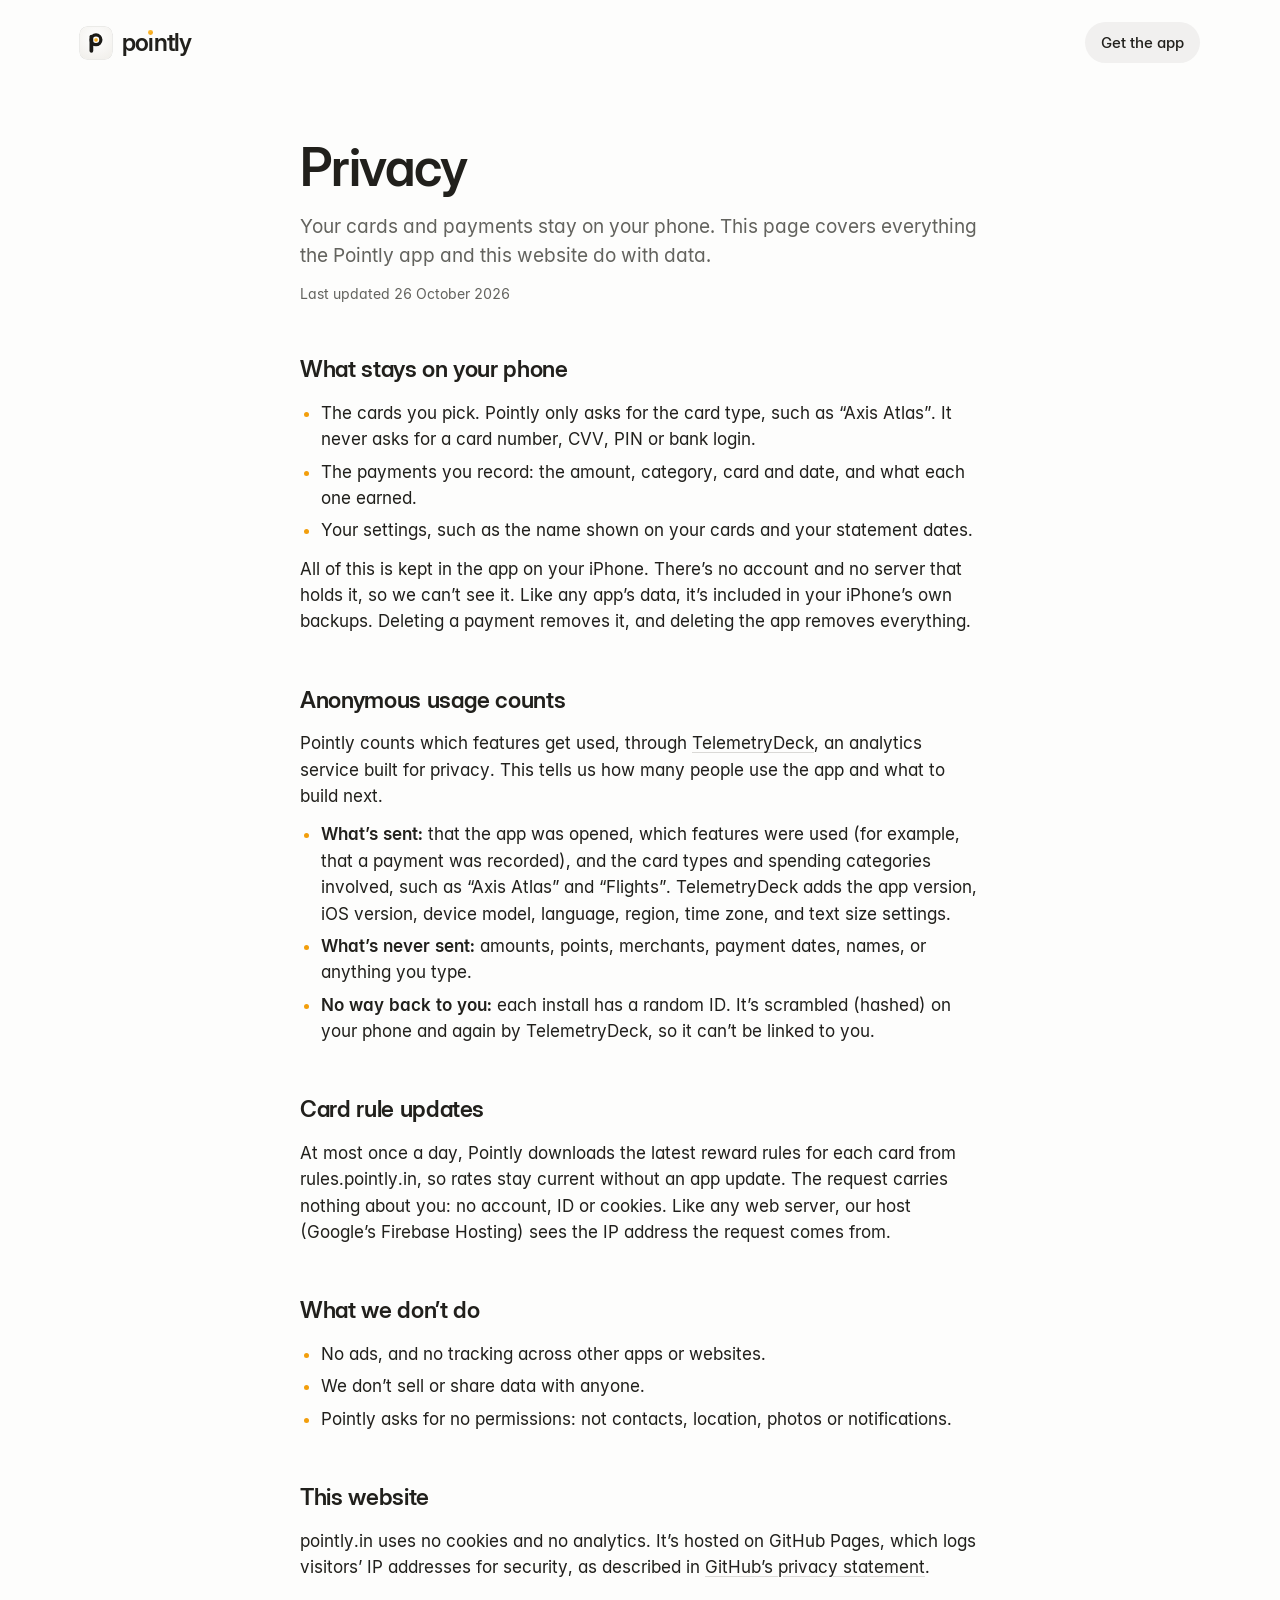
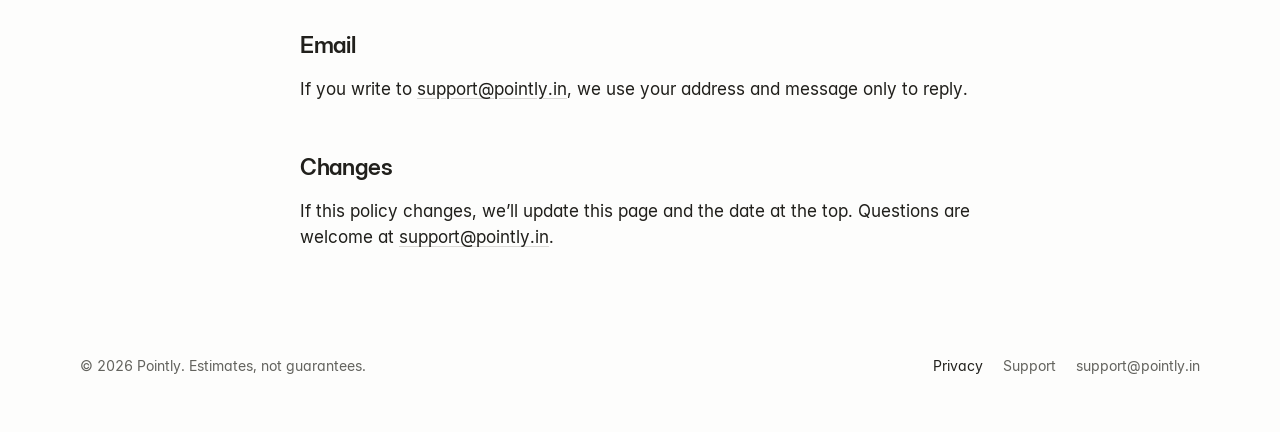
==== privacy/index.html @ 18684dda "pointly.in: home, privacy and support pages Built from design option A. Plain HTML and CSS for GitHu" ====
<!doctype html>
<html lang="en-IN">
<head>
<meta charset="utf-8">
<meta name="viewport" content="width=device-width, initial-scale=1">
<title>Privacy · Pointly</title>
<meta name="description" content="What the Pointly app and pointly.in do with data. Your cards and payments stay on your phone.">
<meta name="theme-color" content="#FDFDFC" media="(prefers-color-scheme: light)">
<meta name="theme-color" content="#111110" media="(prefers-color-scheme: dark)">
<link rel="canonical" href="https://pointly.in/privacy/">
<link rel="icon" href="../assets/icon-light.svg" media="(prefers-color-scheme: light)">
<link rel="icon" href="../assets/icon-dark.svg" media="(prefers-color-scheme: dark)">
<link rel="stylesheet" href="../style.css">
</head>
<body>
<header class="top"><div class="wrap">
  <a class="brand" href="../" aria-label="Pointly home">
    <picture><source srcset="../assets/icon-dark.svg" media="(prefers-color-scheme: dark)"><img class="icon" src="../assets/icon-light.svg" alt=""></picture>
    <span class="wm">po<span class="i">ı<span class="d"></span></span>ntly</span>
  </a>
  <a class="get" href="../#app-store">Get the app</a>
</div></header>

<!-- Keep in step with docs/analytics.md and App/Resources/PrivacyInfo.xcprivacy. -->
<main class="wrap doc">
  <h1>Privacy</h1>
  <p class="intro">Your cards and payments stay on your phone. This page covers everything the Pointly app and this website do with data.</p>
  <p class="updated">Last updated 26 October 2026</p>

  <h2>What stays on your phone</h2>
  <ul>
    <li>The cards you pick. Pointly only asks for the card type, such as “Axis Atlas”. It never asks for a card number, CVV, PIN or bank login.</li>
    <li>The payments you record: the amount, category, card and date, and what each one earned.</li>
    <li>Your settings, such as the name shown on your cards and your statement dates.</li>
  </ul>
  <p>All of this is kept in the app on your iPhone. There’s no account and no server that holds it, so we can’t see it. Like any app’s data, it’s included in your iPhone’s own backups. Deleting a payment removes it, and deleting the app removes everything.</p>

  <h2>Anonymous usage counts</h2>
  <p>Pointly counts which features get used, through <a href="https://telemetrydeck.com/privacy/">TelemetryDeck</a>, an analytics service built for privacy. This tells us how many people use the app and what to build next.</p>
  <ul>
    <li><strong>What’s sent:</strong> that the app was opened, which features were used (for example, that a payment was recorded), and the card types and spending categories involved, such as “Axis Atlas” and “Flights”. TelemetryDeck adds the app version, iOS version, device model, language, region, time zone, and text size settings.</li>
    <li><strong>What’s never sent:</strong> amounts, points, merchants, payment dates, names, or anything you type.</li>
    <li><strong>No way back to you:</strong> each install has a random ID. It’s scrambled (hashed) on your phone and again by TelemetryDeck, so it can’t be linked to you.</li>
  </ul>

  <h2>Card rule updates</h2>
  <p>At most once a day, Pointly downloads the latest reward rules for each card from rules.pointly.in, so rates stay current without an app update. The request carries nothing about you: no account, ID or cookies. Like any web server, our host (Google’s Firebase Hosting) sees the IP address the request comes from.</p>

  <h2>What we don’t do</h2>
  <ul>
    <li>No ads, and no tracking across other apps or websites.</li>
    <li>We don’t sell or share data with anyone.</li>
    <li>Pointly asks for no permissions: not contacts, location, photos or notifications.</li>
  </ul>

  <h2>This website</h2>
  <p>pointly.in uses no cookies and no analytics. It’s hosted on GitHub Pages, which logs visitors’ IP addresses for security, as described in <a href="https://docs.github.com/en/site-policy/privacy-policies/github-general-privacy-statement">GitHub’s privacy statement</a>.</p>

  <h2>Email</h2>
  <p>If you write to <a href="mailto:support@pointly.in">support@pointly.in</a>, we use your address and message only to reply.</p>

  <h2>Changes</h2>
  <p>If this policy changes, we’ll update this page and the date at the top. Questions are welcome at <a href="mailto:support@pointly.in">support@pointly.in</a>.</p>
</main>

<footer class="site"><div class="wrap">
  <span>© 2026 Pointly. Estimates, not guarantees.</span>
  <nav><a href="./" aria-current="page">Privacy</a><a href="../support/">Support</a><a href="mailto:support@pointly.in">support@pointly.in</a></nav>
</div></footer>
</body>
</html>
---- style.css ----
/* pointly.in: the app's own theme. Radix Sand neutrals, the amber point, Inter and Inter Display.
   Light and dark follow the device, like the app. Fonts are subset to Latin plus ₹ and ı (the wordmark's i). */

@font-face { font-family: Inter; src: url(assets/fonts/Inter-Regular.woff2) format("woff2"); font-weight: 300 480; font-display: swap; }
@font-face { font-family: Inter; src: url(assets/fonts/Inter-Medium.woff2) format("woff2"); font-weight: 481 580; font-display: swap; }
@font-face { font-family: Inter; src: url(assets/fonts/Inter-SemiBold.woff2) format("woff2"); font-weight: 581 800; font-display: swap; }
@font-face { font-family: InterDisplay; src: url(assets/fonts/InterDisplay-SemiBold.woff2) format("woff2"); font-weight: 100 900; font-display: swap; }

:root {
  color-scheme: light dark;
  /* Radix Sand, light */
  --canvas: #FDFDFC; --raised: #F9F9F8; --fill: #F1F0EF; --fill-2: #E9E8E6; --line: #DAD9D6;
  --text: #21201C; --secondary: #63635E;
  --point: #F29E0C; --point-grad: linear-gradient(135deg, #FFC23F, #F29E0C);
  --gain: #2A7E3B;
  --glow: rgba(255, 184, 48, .22);
}
@media (prefers-color-scheme: dark) {
  :root {
    --canvas: #111110; --raised: #191918; --fill: #222221; --fill-2: #2A2A28; --line: #3B3A37;
    --text: #EEEEEC; --secondary: #B5B3AD;
    --point: #FFB830;
    --gain: #71D083;
    --glow: rgba(255, 184, 48, .13);
  }
}

* { box-sizing: border-box; }
html { -webkit-text-size-adjust: 100%; }
body { margin: 0; background: var(--canvas); color: var(--text); overflow-x: clip;
  font: 450 17px/1.55 Inter, -apple-system, system-ui, sans-serif; -webkit-font-smoothing: antialiased;
  font-feature-settings: "tnum" 1, "cv11" 1; }
a { color: inherit; }
img { display: block; max-width: 100%; }
h1, h2, h3 { font-family: InterDisplay, Inter, sans-serif; font-weight: 640; margin: 0; text-wrap: balance; }
p { margin: 0; text-wrap: pretty; }
:focus-visible { outline: 2px solid var(--point); outline-offset: 3px; border-radius: 6px; }

.wrap { width: min(1120px, 100% - 48px); margin-inline: auto; }

/* "pointly", the amber point as the dot on the i */
.wm { font-family: InterDisplay, Inter, sans-serif; font-weight: 640; letter-spacing: -.035em; line-height: 1; white-space: nowrap; }
.wm .i { position: relative; }
.wm .d { position: absolute; left: 50%; top: .115em; width: .205em; height: .205em; margin-left: -.1025em;
  border-radius: 50%; background: var(--point-grad); }

/* The point: an amber dot used as a bullet */
.pt { width: 10px; height: 10px; border-radius: 50%; background: var(--point-grad); flex: none; }

/* ---------- Top bar and footer, on every page ---------- */

header.top { padding: 22px 0; }
header.top .wrap { display: flex; justify-content: space-between; align-items: center; }
.brand { display: inline-flex; gap: 10px; align-items: center; text-decoration: none; }
.brand .wm { font-size: 24px; }
/* The app icon: ivory in light, ink in dark */
.brand .icon { width: 32px; height: 32px; border-radius: 22.5%; box-shadow: 0 0 0 .5px var(--line); }
header.top a.get { font-size: 15px; font-weight: 540; text-decoration: none; padding: 9px 16px; border-radius: 99px; background: var(--fill); }
header.top a.get:hover { background: var(--fill-2); }

footer.site { padding: 40px 0 56px; color: var(--secondary); font-size: 14px; }
footer.site .wrap { display: flex; flex-wrap: wrap; gap: 8px 24px; align-items: center; justify-content: space-between; }
footer.site nav { display: flex; flex-wrap: wrap; gap: 8px 20px; }
footer.site a { text-decoration: none; }
footer.site a:hover, footer.site a[aria-current] { color: var(--text); }

/* ---------- Home ---------- */

.hero { text-align: center; padding: 64px 0 56px; }
.hero h1 { font-size: clamp(42px, 6.4vw, 76px); line-height: 1.02; letter-spacing: -.035em; max-width: 16ch; margin: 0 auto; }
.hero p.lede { font-size: clamp(18px, 1.9vw, 21px); color: var(--secondary); max-width: 33em; margin: 22px auto 34px; }

/* Apple's official badge; keep its own proportions and clear space */
.badge { display: inline-block; line-height: 0; border-radius: 9px; }
.badge img { height: 54px; width: auto; }
.badge-note { color: var(--secondary); font-size: 14px; margin-top: 12px; }

/* A month across cards, as History shows it */
.stage { position: relative; isolation: isolate; margin-top: 52px; }
.stage::before { content: ""; position: absolute; left: 50%; top: 50%; width: 1000px; height: 720px; max-width: 160vw; transform: translate(-50%, -50%);
  z-index: -1; background: radial-gradient(closest-side, var(--glow), transparent); }
.month { width: min(500px, 100%); margin: 0 auto; text-align: left; background: var(--raised);
  border-radius: 30px; padding: 26px 28px 24px; box-shadow: 0 0 0 1px var(--fill-2), 0 30px 70px -40px rgba(0,0,0,.25); }
.month .head { display: flex; justify-content: space-between; align-items: baseline; margin-bottom: 8px; }
.month .head h2 { font-size: 24px; letter-spacing: -.015em; }
.month .head span { color: var(--secondary); font-size: 15px; }
.month ul { list-style: none; margin: 0; padding: 0; }
.month li { display: flex; align-items: center; gap: 14px; padding: 13px 0; }
.month li .name { flex: 1; min-width: 0; }
.month li b { display: block; font-weight: 560; font-size: 16px; }
.month li small { color: var(--secondary); font-size: 13.5px; }
.month li .gain { text-align: right; white-space: nowrap; }
.month li .gain strong { display: block; color: var(--gain); font-family: InterDisplay, Inter, sans-serif; font-weight: 640; font-size: 21px; letter-spacing: -.01em; }

/* Card swatches: each card's own colours, not its artwork */
.sw { width: 38px; height: 25px; border-radius: 5px; flex: none; position: relative; box-shadow: 0 0 0 .5px rgba(0,0,0,.2), 0 2px 6px -2px rgba(0,0,0,.35); }
.sw::after { content: ""; position: absolute; right: 5px; top: 5px; width: 7px; height: 7px; border-radius: 50%; }
.sw.atlas { background: linear-gradient(135deg, #1C1C1F, #050506); } .sw.atlas::after { background: #C2185B; }
.sw.regalia { background: linear-gradient(135deg, #3E2719, #1A0F09); } .sw.regalia::after { background: #EBCB84; }
.sw.sbi { background: linear-gradient(135deg, #6544A2, #4A2F80); } .sw.sbi::after { background: #FFE100; }

.caps { margin-top: 10px; padding-top: 18px; border-top: 1px solid var(--fill-2); display: grid; gap: 16px; }
.cap .line { display: flex; justify-content: space-between; gap: 12px; font-size: 14px; color: var(--secondary); margin-bottom: 7px; }
.cap .line span:last-child { color: var(--text); font-weight: 540; white-space: nowrap; }
.bar { height: 5px; border-radius: 3px; background: var(--fill-2); overflow: hidden; }
.bar i { display: block; height: 100%; border-radius: 3px; background: var(--accent); }
.cap.atlas { --accent: #cb1d63; } .cap.sbi { --accent: #6550b9; }
@media (prefers-color-scheme: dark) { .cap.atlas { --accent: #ff92ad; } .cap.sbi { --accent: #baa7ff; }
  .sw { box-shadow: 0 0 0 1px rgba(255,255,255,.14); } }

.points { display: grid; grid-template-columns: repeat(3, 1fr); gap: 40px; padding: 96px 0 72px; }
.points h2 { font-size: 21px; letter-spacing: -.015em; display: flex; gap: 12px; align-items: center; margin-bottom: 8px; }
.points p { color: var(--secondary); font-size: 16px; }

.banks { text-align: center; color: var(--secondary); font-size: 15px; padding: 28px 0 40px; border-top: 1px solid var(--fill-2); }

/* ---------- Privacy, support and other text pages ---------- */

.doc { max-width: 680px; padding: 56px 0 64px; }
.doc h1 { font-size: clamp(38px, 5vw, 52px); line-height: 1.05; letter-spacing: -.03em; }
.doc .intro { font-size: 19px; color: var(--secondary); margin-top: 16px; }
.doc .updated { color: var(--secondary); font-size: 14px; margin-top: 12px; }
.doc h2 { font-size: 23px; letter-spacing: -.015em; margin: 48px 0 12px; }
.doc h3 { font-size: 18px; letter-spacing: -.01em; margin: 30px 0 6px; }
.doc p + p, .doc p + ul, .doc ul + p { margin-top: 12px; }
.doc ul { margin: 0; padding-left: 1.25em; }
.doc li + li { margin-top: 6px; }
.doc li::marker { color: var(--point); }
.doc a { text-decoration-color: var(--line); text-underline-offset: 3px; }
.doc a:hover { text-decoration-color: currentColor; }
.doc a.button { display: inline-block; margin-top: 24px; padding: 12px 22px; border-radius: 99px; background: var(--text); color: var(--canvas);
  font-weight: 560; text-decoration: none; }
.doc a.button:hover { opacity: .88; }

@media (max-width: 760px) {
  header.top a.get { display: none; }
  .hero { padding: 40px 0 32px; }
  .points { grid-template-columns: 1fr; gap: 28px; padding: 64px 0 48px; }
  .month { padding: 22px 20px 20px; }
  .month li { gap: 12px; }
  .sw { width: 32px; height: 21px; }
  .doc { padding: 32px 0 48px; }
}

@media (prefers-reduced-motion: no-preference) {
  .rise { animation: rise .6s cubic-bezier(.2, .7, .2, 1) both; }
  .rise.d2 { animation-delay: .16s; } .rise.d3 { animation-delay: .24s; }
  @keyframes rise { from { opacity: 0; transform: translateY(12px); } }
}
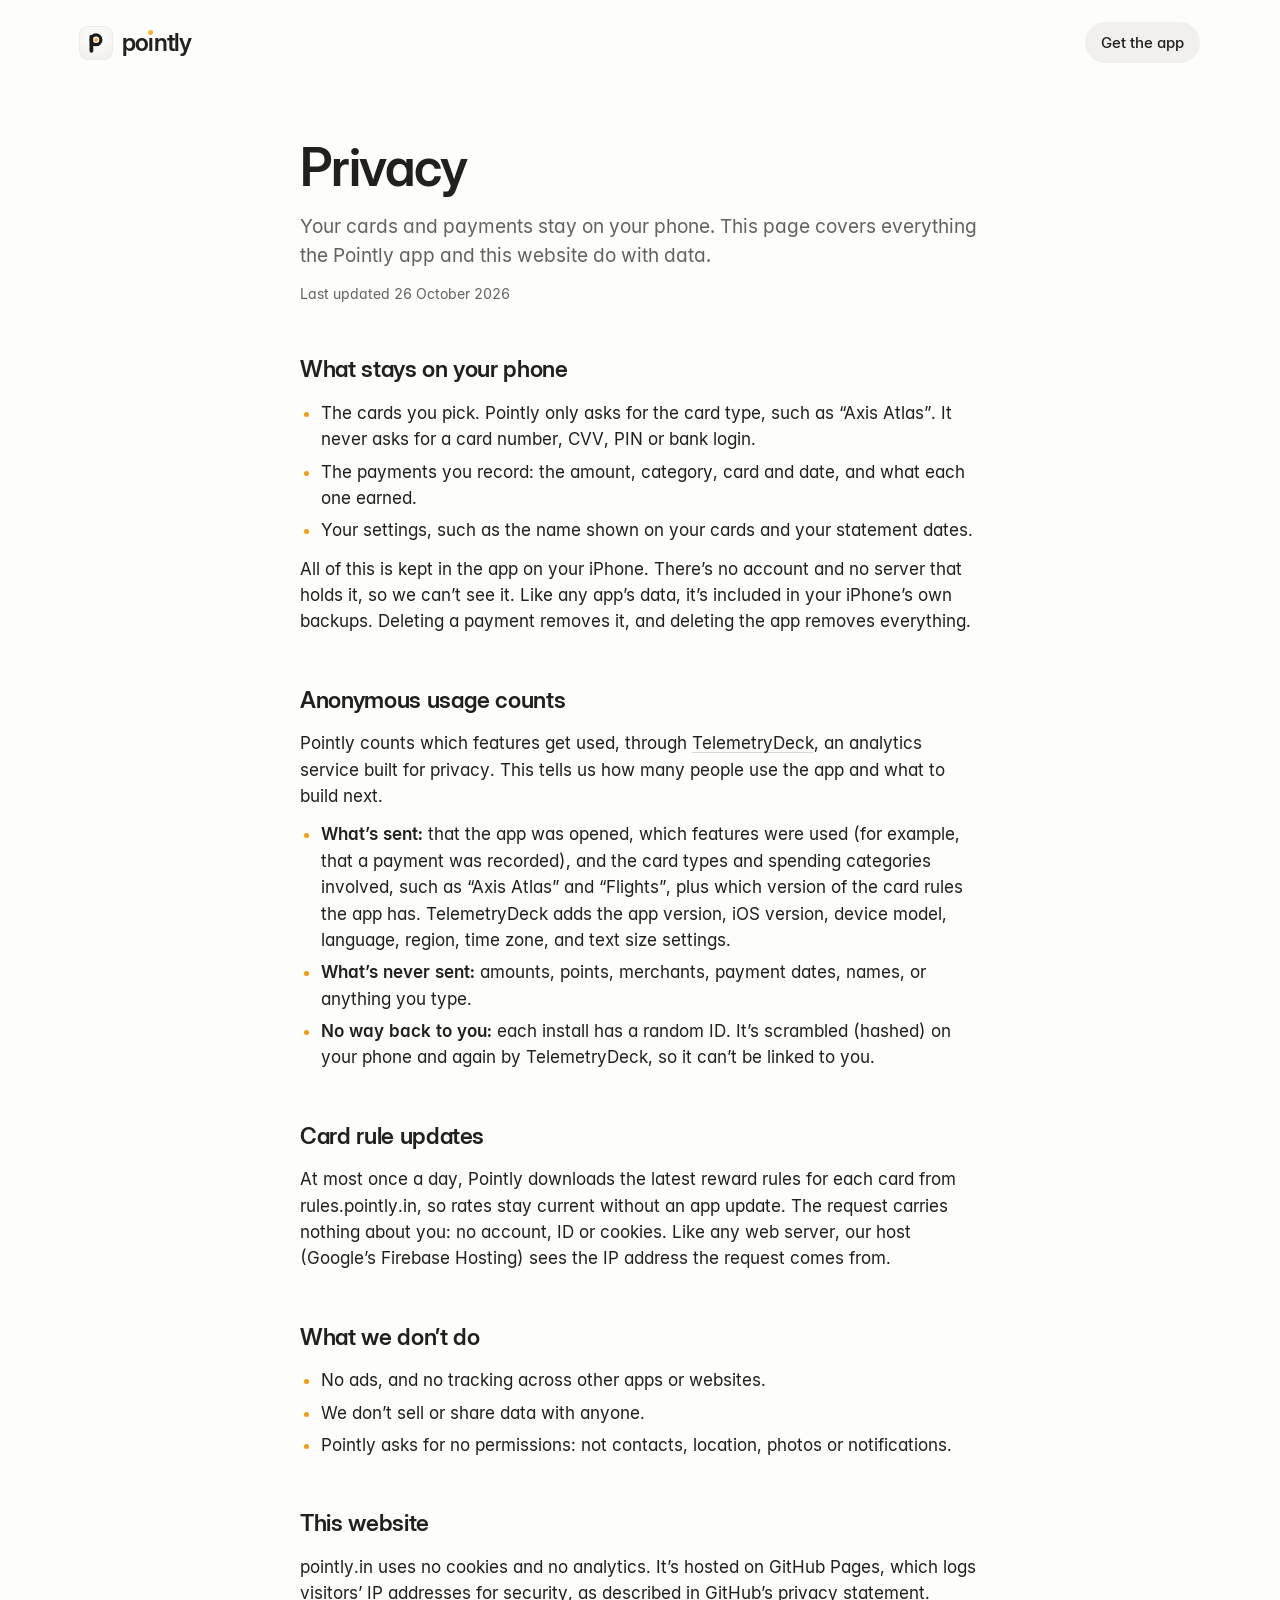
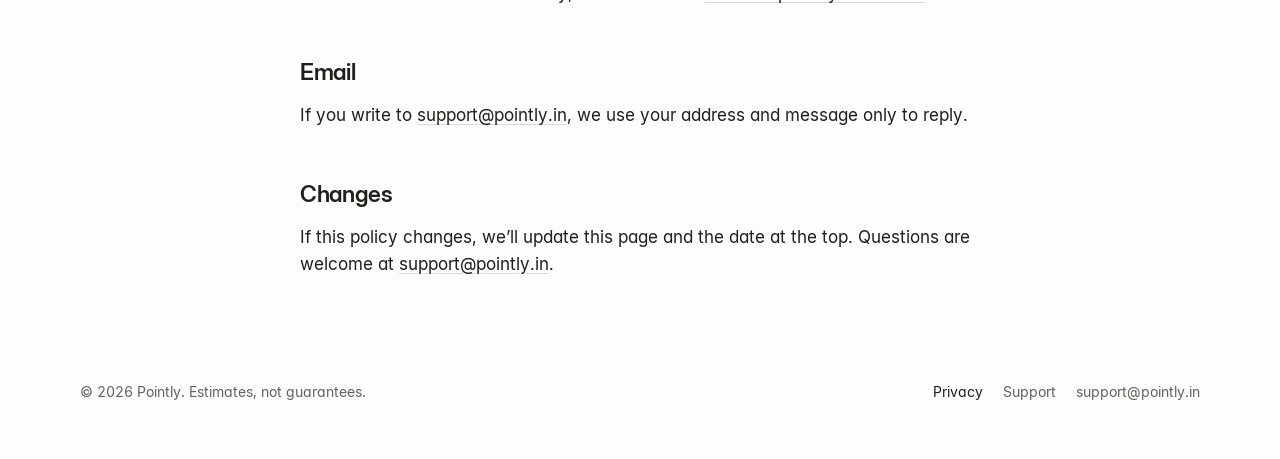
==== commit 91951e53: "Privacy: mention the card-rules version sent with usage counts Co-Authored-By: Claude Opus 5.5 (1M c" ====
--- a/privacy/index.html
+++ b/privacy/index.html
@@ -38,7 +38,7 @@
   <h2>Anonymous usage counts</h2>
   <p>Pointly counts which features get used, through <a href="https://telemetrydeck.com/privacy/">TelemetryDeck</a>, an analytics service built for privacy. This tells us how many people use the app and what to build next.</p>
   <ul>
-    <li><strong>What’s sent:</strong> that the app was opened, which features were used (for example, that a payment was recorded), and the card types and spending categories involved, such as “Axis Atlas” and “Flights”. TelemetryDeck adds the app version, iOS version, device model, language, region, time zone, and text size settings.</li>
+    <li><strong>What’s sent:</strong> that the app was opened, which features were used (for example, that a payment was recorded), and the card types and spending categories involved, such as “Axis Atlas” and “Flights”, plus which version of the card rules the app has. TelemetryDeck adds the app version, iOS version, device model, language, region, time zone, and text size settings.</li>
     <li><strong>What’s never sent:</strong> amounts, points, merchants, payment dates, names, or anything you type.</li>
     <li><strong>No way back to you:</strong> each install has a random ID. It’s scrambled (hashed) on your phone and again by TelemetryDeck, so it can’t be linked to you.</li>
   </ul>
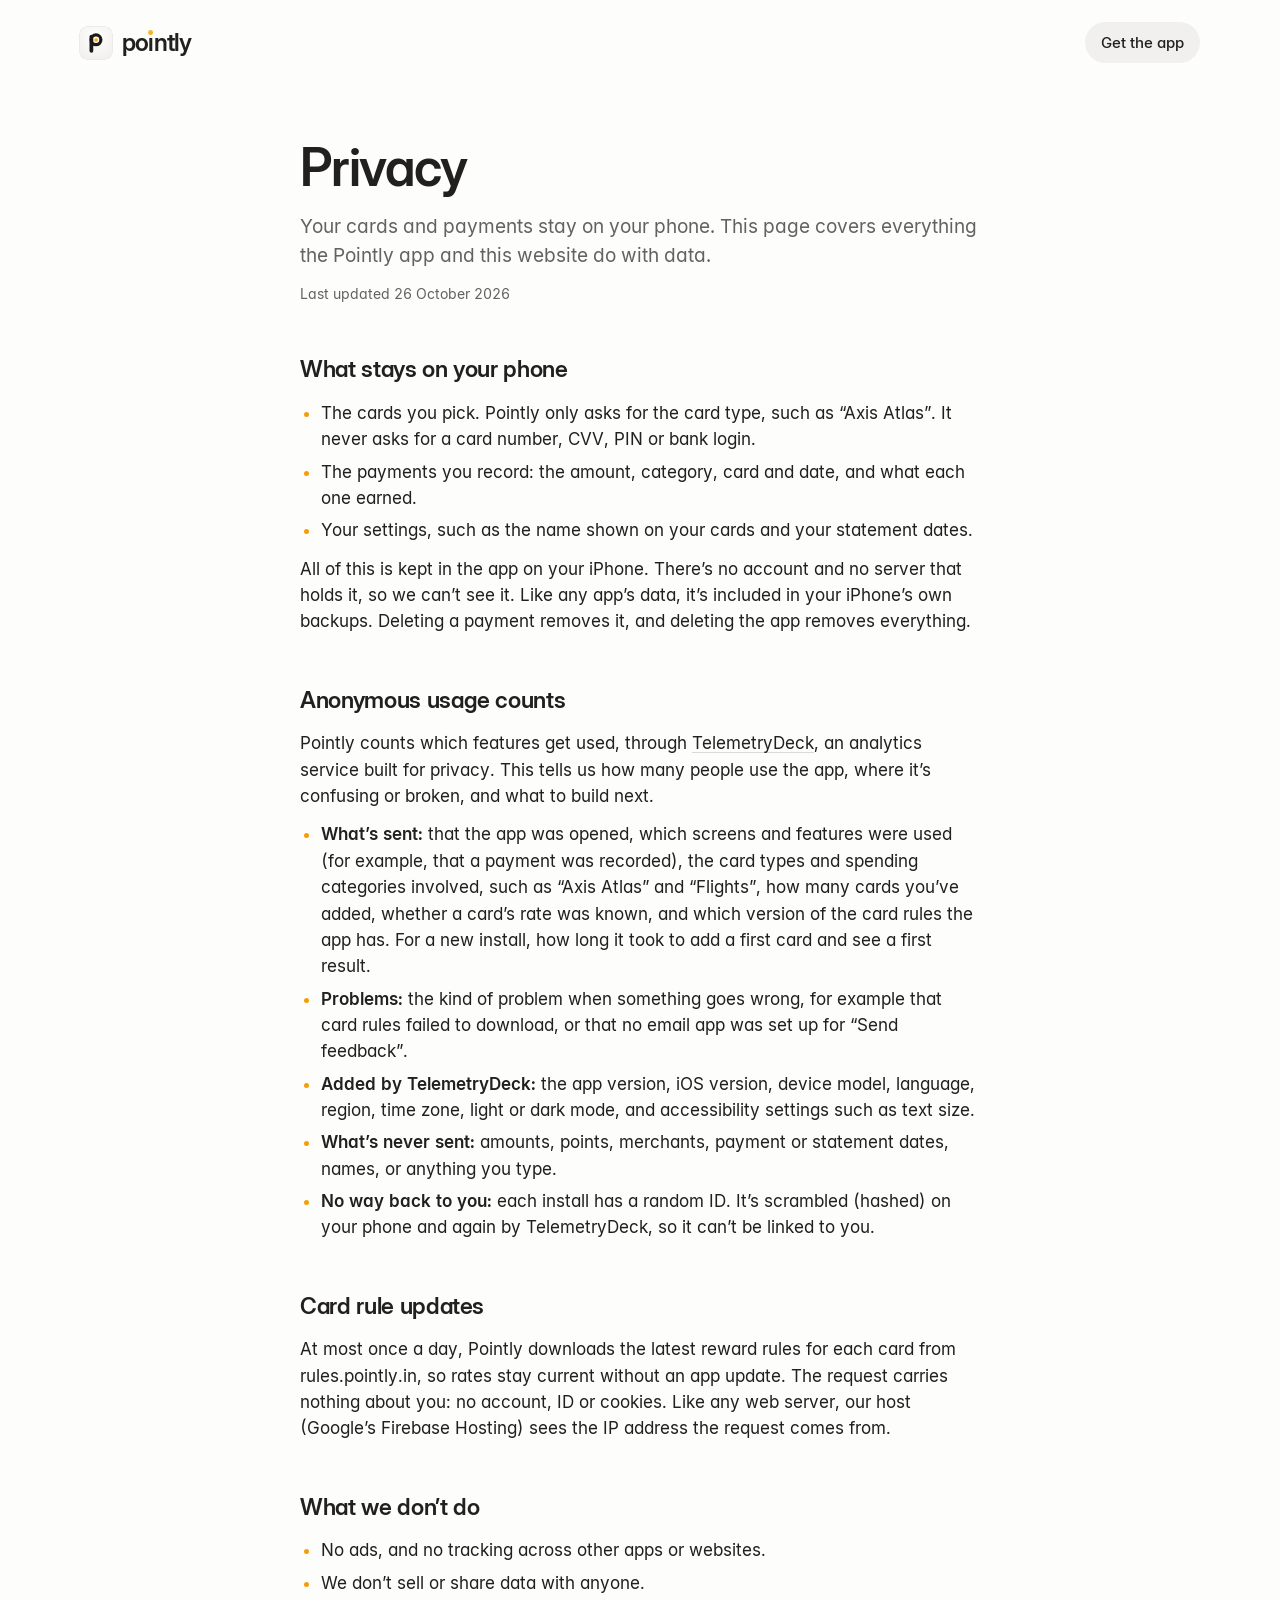
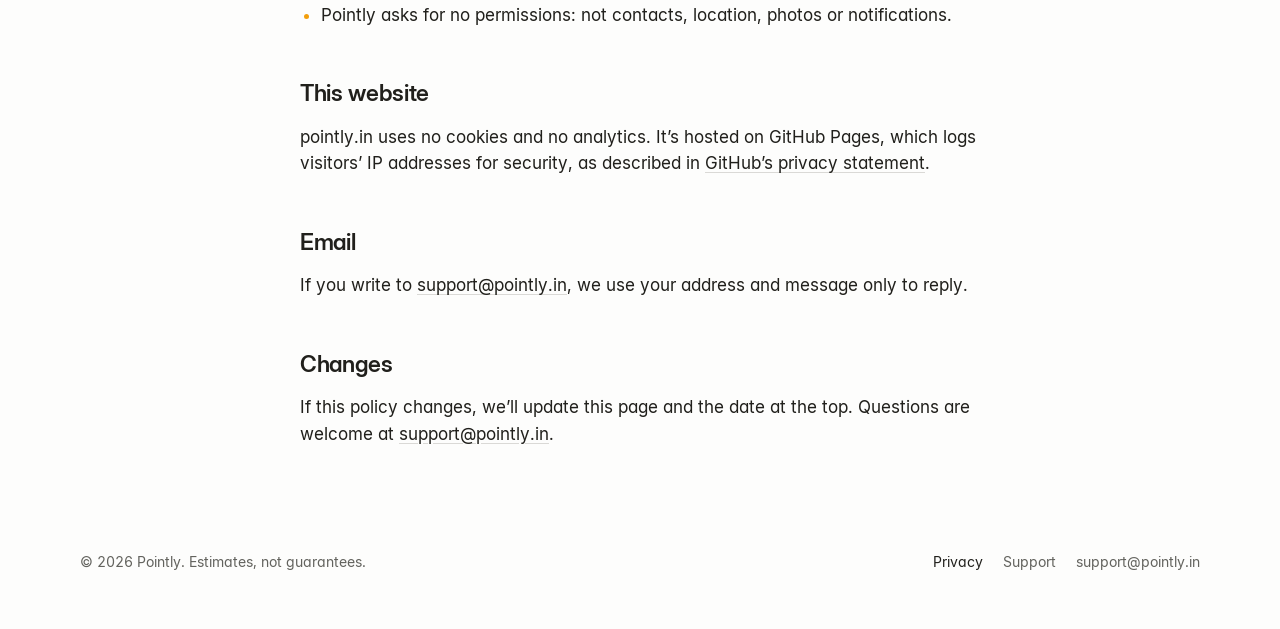
==== commit ef5bff47: "Privacy: screens, onboarding timings, problems and card count in usage counts Co-Authored-By: Claude" ====
--- a/privacy/index.html
+++ b/privacy/index.html
@@ -36,10 +36,12 @@
   <p>All of this is kept in the app on your iPhone. There’s no account and no server that holds it, so we can’t see it. Like any app’s data, it’s included in your iPhone’s own backups. Deleting a payment removes it, and deleting the app removes everything.</p>
 
   <h2>Anonymous usage counts</h2>
-  <p>Pointly counts which features get used, through <a href="https://telemetrydeck.com/privacy/">TelemetryDeck</a>, an analytics service built for privacy. This tells us how many people use the app and what to build next.</p>
+  <p>Pointly counts which features get used, through <a href="https://telemetrydeck.com/privacy/">TelemetryDeck</a>, an analytics service built for privacy. This tells us how many people use the app, where it’s confusing or broken, and what to build next.</p>
   <ul>
-    <li><strong>What’s sent:</strong> that the app was opened, which features were used (for example, that a payment was recorded), and the card types and spending categories involved, such as “Axis Atlas” and “Flights”, plus which version of the card rules the app has. TelemetryDeck adds the app version, iOS version, device model, language, region, time zone, and text size settings.</li>
-    <li><strong>What’s never sent:</strong> amounts, points, merchants, payment dates, names, or anything you type.</li>
+    <li><strong>What’s sent:</strong> that the app was opened, which screens and features were used (for example, that a payment was recorded), the card types and spending categories involved, such as “Axis Atlas” and “Flights”, how many cards you’ve added, whether a card’s rate was known, and which version of the card rules the app has. For a new install, how long it took to add a first card and see a first result.</li>
+    <li><strong>Problems:</strong> the kind of problem when something goes wrong, for example that card rules failed to download, or that no email app was set up for “Send feedback”.</li>
+    <li><strong>Added by TelemetryDeck:</strong> the app version, iOS version, device model, language, region, time zone, light or dark mode, and accessibility settings such as text size.</li>
+    <li><strong>What’s never sent:</strong> amounts, points, merchants, payment or statement dates, names, or anything you type.</li>
     <li><strong>No way back to you:</strong> each install has a random ID. It’s scrambled (hashed) on your phone and again by TelemetryDeck, so it can’t be linked to you.</li>
   </ul>
 
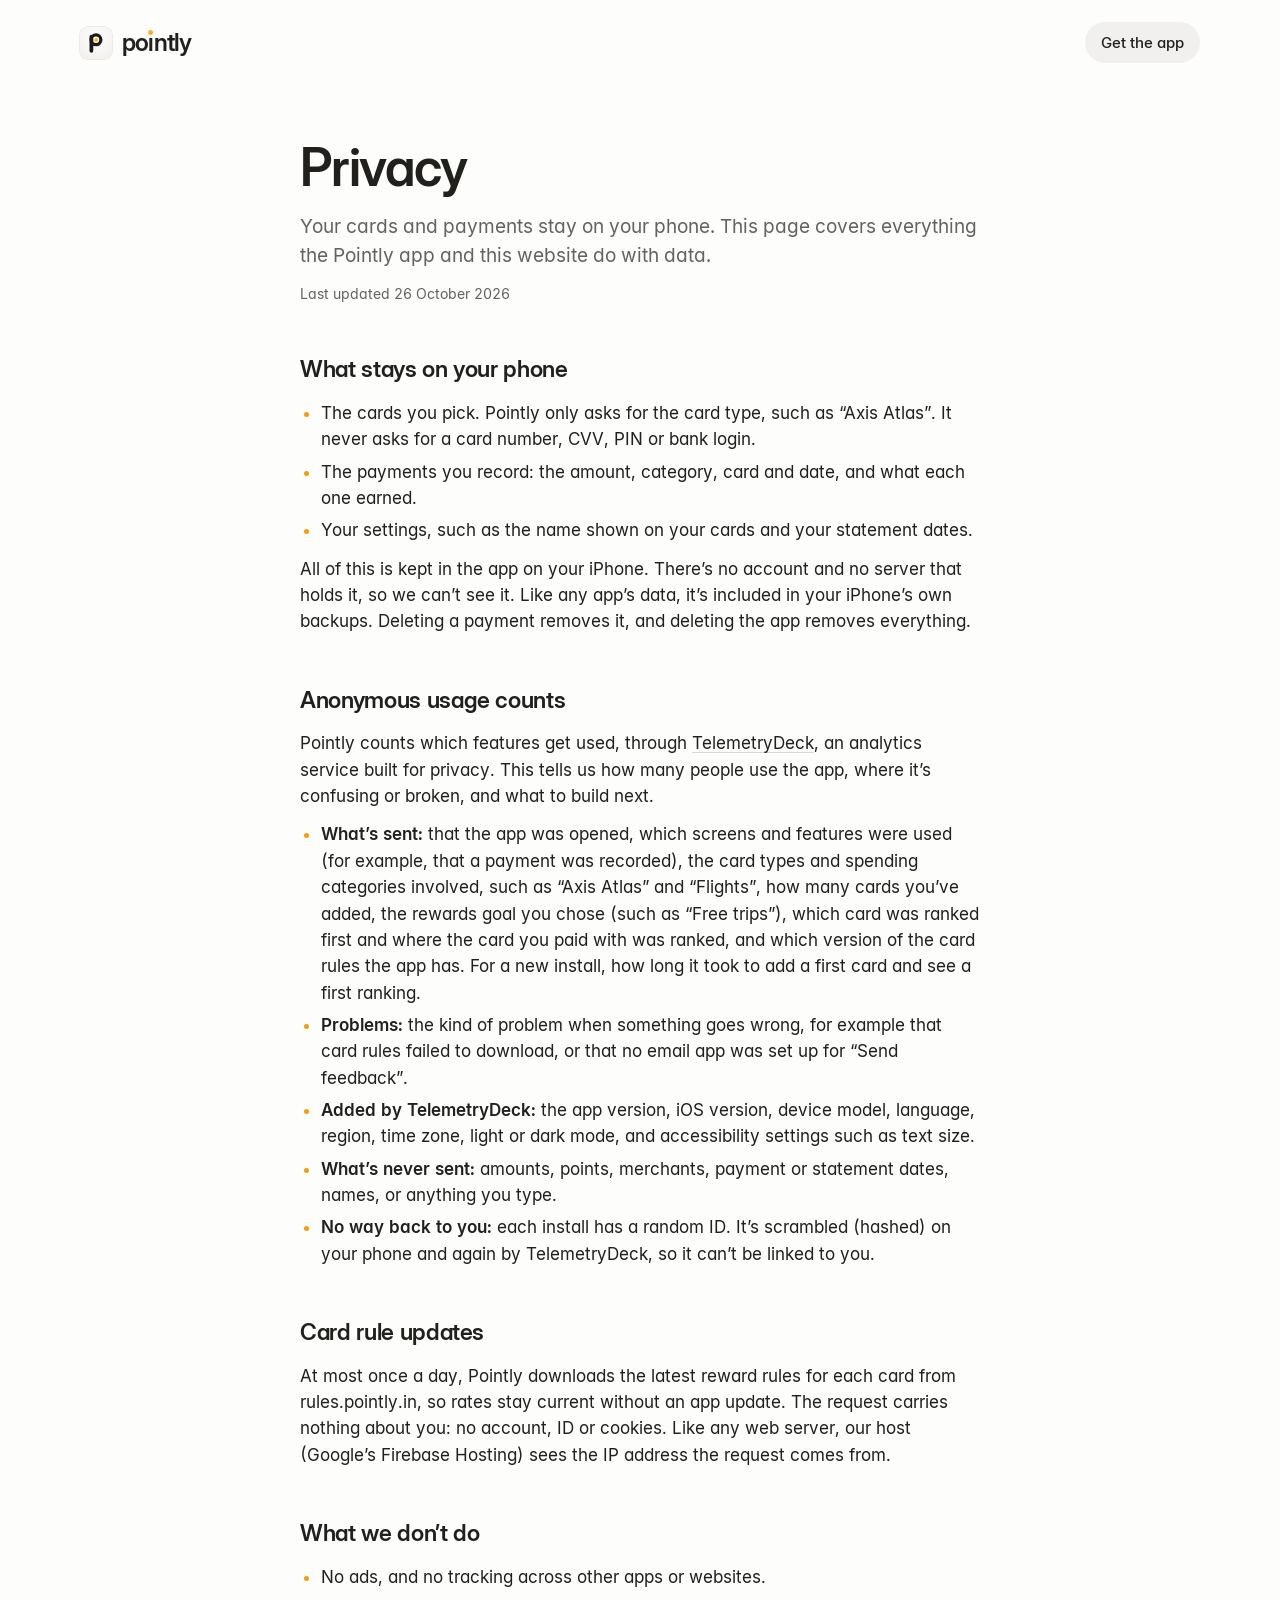
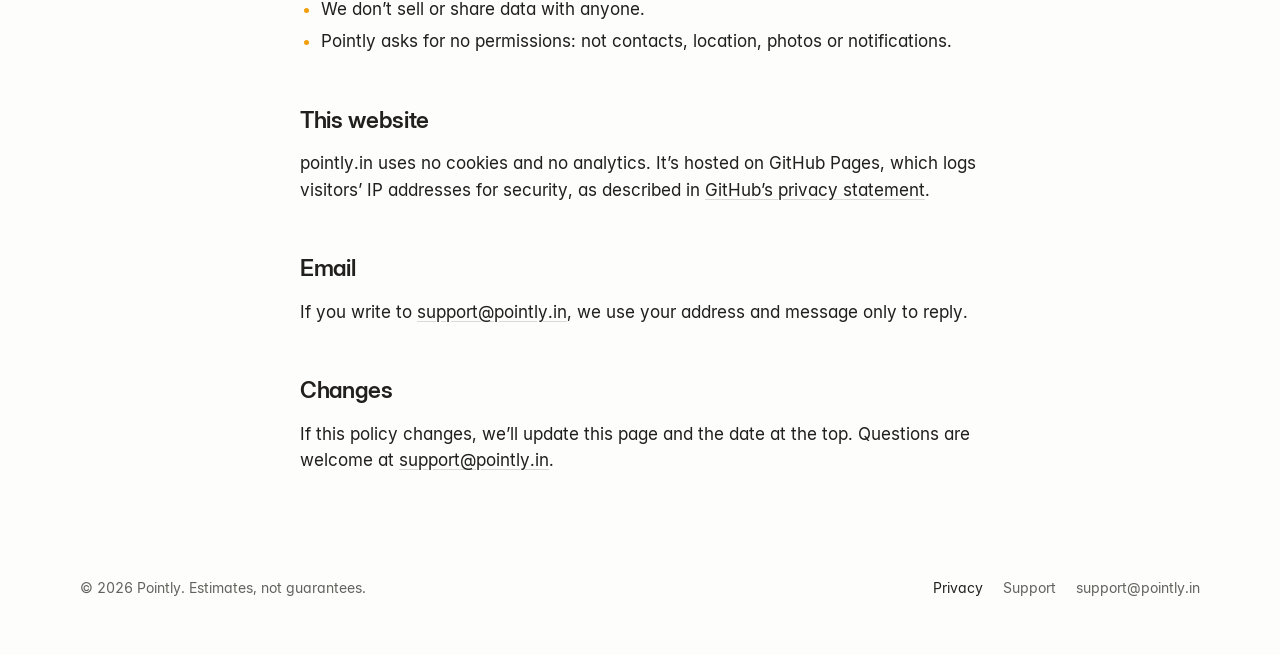
==== commit 0f2a9121: "Privacy: the rewards goal and ranking positions in usage counts Matches the analytics in app build 4" ====
--- a/privacy/index.html
+++ b/privacy/index.html
@@ -38,7 +38,7 @@
   <h2>Anonymous usage counts</h2>
   <p>Pointly counts which features get used, through <a href="https://telemetrydeck.com/privacy/">TelemetryDeck</a>, an analytics service built for privacy. This tells us how many people use the app, where it’s confusing or broken, and what to build next.</p>
   <ul>
-    <li><strong>What’s sent:</strong> that the app was opened, which screens and features were used (for example, that a payment was recorded), the card types and spending categories involved, such as “Axis Atlas” and “Flights”, how many cards you’ve added, whether a card’s rate was known, and which version of the card rules the app has. For a new install, how long it took to add a first card and see a first result.</li>
+    <li><strong>What’s sent:</strong> that the app was opened, which screens and features were used (for example, that a payment was recorded), the card types and spending categories involved, such as “Axis Atlas” and “Flights”, how many cards you’ve added, the rewards goal you chose (such as “Free trips”), which card was ranked first and where the card you paid with was ranked, and which version of the card rules the app has. For a new install, how long it took to add a first card and see a first ranking.</li>
     <li><strong>Problems:</strong> the kind of problem when something goes wrong, for example that card rules failed to download, or that no email app was set up for “Send feedback”.</li>
     <li><strong>Added by TelemetryDeck:</strong> the app version, iOS version, device model, language, region, time zone, light or dark mode, and accessibility settings such as text size.</li>
     <li><strong>What’s never sent:</strong> amounts, points, merchants, payment or statement dates, names, or anything you type.</li>
--- a/style.css
+++ b/style.css
@@ -12,7 +12,7 @@
   --canvas: #FDFDFC; --raised: #F9F9F8; --fill: #F1F0EF; --fill-2: #E9E8E6; --line: #DAD9D6;
   --text: #21201C; --secondary: #63635E;
   --point: #F29E0C; --point-grad: linear-gradient(135deg, #FFC23F, #F29E0C);
-  --gain: #2A7E3B;
+  --gain: #2A7E3B; --caution: #AB6400;
   --glow: rgba(255, 184, 48, .22);
 }
 @media (prefers-color-scheme: dark) {
@@ -20,7 +20,7 @@
     --canvas: #111110; --raised: #191918; --fill: #222221; --fill-2: #2A2A28; --line: #3B3A37;
     --text: #EEEEEC; --secondary: #B5B3AD;
     --point: #FFB830;
-    --gain: #71D083;
+    --gain: #71D083; --caution: #FFCA16;
     --glow: rgba(255, 184, 48, .13);
   }
 }
@@ -67,7 +67,7 @@
 /* ---------- Home ---------- */
 
 .hero { text-align: center; padding: 64px 0 56px; }
-.hero h1 { font-size: clamp(42px, 6.4vw, 76px); line-height: 1.02; letter-spacing: -.035em; max-width: 16ch; margin: 0 auto; }
+.hero h1 { font-size: clamp(42px, 6.4vw, 76px); line-height: 1.02; letter-spacing: -.035em; max-width: 19ch; margin: 0 auto; }
 .hero p.lede { font-size: clamp(18px, 1.9vw, 21px); color: var(--secondary); max-width: 33em; margin: 22px auto 34px; }
 
 /* Apple's official badge; keep its own proportions and clear space */
@@ -75,44 +75,161 @@
 .badge img { height: 54px; width: auto; }
 .badge-note { color: var(--secondary); font-size: 14px; margin-top: 12px; }
 
-/* A month across cards, as History shows it */
+/* Each card's accent and stage light, from its rule pack's `appearance.tint` */
+.millennia { --accent: #0d74ce; --tint: linear-gradient(180deg, #e6f4fe, #f4faff); }
+.atlas { --accent: #cb1d63; }
+.regalia { --accent: #8a6a2c; }
+@media (prefers-color-scheme: dark) {
+  .millennia { --accent: #70b8ff; --tint: linear-gradient(180deg, rgba(0, 64, 116, .6), rgba(0, 51, 98, .32)); }
+  .atlas { --accent: #ff92ad; }
+  .regalia { --accent: #e2b764; }
+}
+
+/* Panels: the app's screens, drawn with the app's numbers */
+.panel { background: var(--raised); border-radius: 30px; text-align: left;
+  box-shadow: 0 0 0 1px var(--fill-2), 0 30px 70px -40px rgba(0,0,0,.25); }
+.no { width: 22px; height: 22px; border-radius: 50%; flex: none; display: inline-grid; place-items: center;
+  font-size: 12.5px; font-weight: 600; background: var(--fill-2); color: var(--secondary); }
+.name { min-width: 0; }
+.name b { display: block; font-weight: 560; font-size: 15px; line-height: 1.3; }
+.name small { display: block; color: var(--secondary); font-size: 13px; line-height: 1.35; }
+
+/* The ranking page, as the app shows it */
 .stage { position: relative; isolation: isolate; margin-top: 52px; }
 .stage::before { content: ""; position: absolute; left: 50%; top: 50%; width: 1000px; height: 720px; max-width: 160vw; transform: translate(-50%, -50%);
   z-index: -1; background: radial-gradient(closest-side, var(--glow), transparent); }
-.month { width: min(500px, 100%); margin: 0 auto; text-align: left; background: var(--raised);
-  border-radius: 30px; padding: 26px 28px 24px; box-shadow: 0 0 0 1px var(--fill-2), 0 30px 70px -40px rgba(0,0,0,.25); }
-.month .head { display: flex; justify-content: space-between; align-items: baseline; margin-bottom: 8px; }
-.month .head h2 { font-size: 24px; letter-spacing: -.015em; }
-.month .head span { color: var(--secondary); font-size: 15px; }
-.month ul { list-style: none; margin: 0; padding: 0; }
-.month li { display: flex; align-items: center; gap: 14px; padding: 13px 0; }
-.month li .name { flex: 1; min-width: 0; }
-.month li b { display: block; font-weight: 560; font-size: 16px; }
-.month li small { color: var(--secondary); font-size: 13.5px; }
-.month li .gain { text-align: right; white-space: nowrap; }
-.month li .gain strong { display: block; color: var(--gain); font-family: InterDisplay, Inter, sans-serif; font-weight: 640; font-size: 21px; letter-spacing: -.01em; }
+.ranking { width: min(460px, 100%); margin: 0 auto; padding: 24px 22px 20px; }
+.r-head { display: flex; justify-content: space-between; align-items: center; gap: 12px; }
+.r-head h2 { font-size: 24px; letter-spacing: -.015em; }
+.r-head span { font-size: 13px; font-weight: 540; color: var(--secondary); padding: 5px 11px; border-radius: 99px; background: var(--fill); }
+.chips { display: flex; gap: 7px; margin-top: 14px; overflow: hidden; mask-image: linear-gradient(90deg, #000 85%, transparent); }
+.chips span { flex: none; font-size: 14px; font-weight: 520; padding: 7px 13px; border-radius: 99px; background: var(--fill); }
+.chips .on { background: var(--text); color: var(--canvas); }
+.spend { margin-top: 16px; font: 640 44px/1.05 InterDisplay, Inter, sans-serif; letter-spacing: -.03em; }
+.spend small { display: block; font: 450 14px/1.5 Inter, sans-serif; letter-spacing: 0; color: var(--secondary); }
+
+.winner { margin-top: 14px; padding: 16px 18px 18px; border-radius: 22px; background: var(--tint);
+  box-shadow: 0 0 0 1px color-mix(in srgb, var(--accent) 16%, transparent); }
+.best { display: flex; align-items: center; gap: 10px; font-size: 15px; font-weight: 540; }
+.winner .best .no { background: var(--accent); color: var(--canvas); }
+.w-body { display: flex; align-items: center; gap: 18px; margin: 14px 0 16px; }
+.w-text { line-height: 1.3; }
+.w-text b { display: block; font-weight: 500; font-size: 15px; color: var(--secondary); }
+.w-text strong { display: block; font: 640 40px/1.08 InterDisplay, Inter, sans-serif; letter-spacing: -.02em; color: var(--gain); }
+.w-text span { display: block; font-size: 14px; color: var(--secondary); }
+.w-text em { display: block; font-style: normal; font-size: 15px; font-weight: 560; margin-top: 2px; }
+.pay { display: block; margin-top: 16px; padding: 12px; border-radius: 99px; text-align: center;
+  font-size: 15px; font-weight: 560; background: var(--accent); color: #fff; }
+@media (prefers-color-scheme: dark) { .pay { color: #0B1A2A; } }
+
+/* A card's face, small: its colours, wordmarks and chip, not its artwork */
+.face { width: 118px; aspect-ratio: 1.586; flex: none; position: relative; border-radius: 9px; padding: 9px 10px;
+  display: flex; flex-direction: column; justify-content: space-between; color: #fff; font: 600 6.5px/1 Inter, sans-serif; letter-spacing: .14em;
+  box-shadow: 0 0 0 .5px rgba(0,0,0,.2), 0 10px 22px -10px rgba(0,0,0,.5); }
+.face i { font-style: normal; white-space: nowrap; }
+.face i + i { align-self: flex-end; }
+.face::after { content: ""; position: absolute; left: 10px; top: 42%; width: 15px; height: 11px; border-radius: 2.5px;
+  background: linear-gradient(135deg, #EED79A, #B8964D); }
+.face.millennia { background: linear-gradient(135deg, #2279B2, #244877); }
+
+.runners { list-style: none; margin: 8px 0 0; padding: 0; display: grid; gap: 8px; }
+.runners li { display: grid; grid-template-columns: 22px 38px 1fr auto; column-gap: 12px; row-gap: 10px; align-items: center;
+  padding: 12px 14px; border-radius: 18px; background: var(--canvas); box-shadow: 0 0 0 1px var(--fill-2); }
+.val { text-align: right; white-space: nowrap; line-height: 1.3; }
+.val strong { display: block; font: 640 18px/1.25 InterDisplay, Inter, sans-serif; letter-spacing: -.01em; }
+.val small { display: block; color: var(--secondary); font-size: 12.5px; }
+.rel { grid-column: 2 / -1; height: 4px; border-radius: 2px; background: var(--fill-2); overflow: hidden; }
+.rel i { display: block; height: 100%; border-radius: 2px; background: var(--secondary); opacity: .45; }
+.r-foot { margin-top: 12px; padding: 0 4px; font-size: 12.5px; color: var(--secondary); }
 
 /* Card swatches: each card's own colours, not its artwork */
 .sw { width: 38px; height: 25px; border-radius: 5px; flex: none; position: relative; box-shadow: 0 0 0 .5px rgba(0,0,0,.2), 0 2px 6px -2px rgba(0,0,0,.35); }
 .sw::after { content: ""; position: absolute; right: 5px; top: 5px; width: 7px; height: 7px; border-radius: 50%; }
 .sw.atlas { background: linear-gradient(135deg, #1C1C1F, #050506); } .sw.atlas::after { background: #C2185B; }
 .sw.regalia { background: linear-gradient(135deg, #3E2719, #1A0F09); } .sw.regalia::after { background: #EBCB84; }
-.sw.sbi { background: linear-gradient(135deg, #6544A2, #4A2F80); } .sw.sbi::after { background: #FFE100; }
-
-.caps { margin-top: 10px; padding-top: 18px; border-top: 1px solid var(--fill-2); display: grid; gap: 16px; }
-.cap .line { display: flex; justify-content: space-between; gap: 12px; font-size: 14px; color: var(--secondary); margin-bottom: 7px; }
+.sw.millennia { background: linear-gradient(135deg, #2279B2, #244877); }
+.sw.amazon { background: linear-gradient(135deg, #1C1C1C, #050505); } .sw.amazon::after { background: #FF9900; }
+.sw.live { background: linear-gradient(135deg, #8E2257, #C8323F 55%, #4F78B0); }
+@media (prefers-color-scheme: dark) { .sw { box-shadow: 0 0 0 1px rgba(255,255,255,.2); } }
+
+/* Caps: what's left of a limit, as the app's meter */
+.cap .line { display: flex; justify-content: space-between; gap: 12px; font-size: 13.5px; color: var(--secondary); margin-bottom: 7px; }
 .cap .line span:last-child { color: var(--text); font-weight: 540; white-space: nowrap; }
-.bar { height: 5px; border-radius: 3px; background: var(--fill-2); overflow: hidden; }
-.bar i { display: block; height: 100%; border-radius: 3px; background: var(--accent); }
-.cap.atlas { --accent: #cb1d63; } .cap.sbi { --accent: #6550b9; }
-@media (prefers-color-scheme: dark) { .cap.atlas { --accent: #ff92ad; } .cap.sbi { --accent: #baa7ff; }
-  .sw { box-shadow: 0 0 0 1px rgba(255,255,255,.14); } }
-
-.points { display: grid; grid-template-columns: repeat(3, 1fr); gap: 40px; padding: 96px 0 72px; }
+.bar { height: 5px; border-radius: 3px; background: color-mix(in srgb, var(--secondary) 18%, transparent); overflow: hidden; }
+.bar i { display: block; min-width: 4px; height: 100%; border-radius: 3px; background: var(--accent); }
+
+/* Sections */
+.kicker { font: 560 15px/1.4 Inter, sans-serif; color: var(--secondary); letter-spacing: 0; }
+
+.steps { padding: 96px 0 40px; }
+.steps ol { list-style: none; margin: 22px 0 0; padding: 0; display: grid; grid-template-columns: repeat(3, 1fr); gap: 40px; }
+.steps .n { width: 30px; height: 30px; border-radius: 50%; display: grid; place-items: center;
+  background: var(--point-grad); color: #21201C; font-size: 14px; font-weight: 640; }
+.steps h3 { font-size: 21px; letter-spacing: -.015em; margin: 16px 0 6px; }
+.steps p { color: var(--secondary); font-size: 16px; }
+
+.feature { display: grid; grid-template-columns: 1fr 1fr; gap: 64px; align-items: center; padding: 72px 0; }
+.feature.flip .copy { order: 2; }
+.copy h2 { font-size: clamp(30px, 3.6vw, 42px); line-height: 1.08; letter-spacing: -.03em; margin: 10px 0 18px; max-width: 15em; }
+.copy > p:not(.kicker) { color: var(--secondary); font-size: 17.5px; }
+.copy > p + p { margin-top: 12px; }
+.goals { list-style: none; margin: 24px 0 0; padding: 0; display: grid; grid-template-columns: 1fr 1fr; gap: 14px 24px; font-size: 15px; color: var(--secondary); line-height: 1.4; }
+.goals b { display: flex; align-items: center; gap: 9px; font-weight: 580; font-size: 16px; color: var(--text); margin-bottom: 2px; }
+.goals b::before { content: ""; width: 8px; height: 8px; border-radius: 50%; background: var(--point-grad); flex: none; }
+.copy .aside { font-size: 15px; margin-top: 18px; }
+
+figure.panel { margin: 0; width: 100%; max-width: 500px; justify-self: center; padding: 22px 20px 18px; }
+.f-head { display: flex; justify-content: space-between; align-items: baseline; gap: 12px; margin: 0 4px 14px; }
+.f-head b { font: 640 19px/1.3 InterDisplay, Inter, sans-serif; letter-spacing: -.01em; }
+.f-head span { color: var(--secondary); font-size: 15px; white-space: nowrap; }
+figure.panel figcaption { margin: 14px 4px 0; font-size: 13.5px; color: var(--secondary); }
+
+.compare { display: grid; gap: 10px; }
+.compare > div, .state, .suggest { padding: 14px; border-radius: 18px; background: var(--canvas); box-shadow: 0 0 0 1px var(--fill-2); }
+.compare h3 { font: 600 15px/1.3 Inter, sans-serif; margin-bottom: 4px; }
+.mini { list-style: none; margin: 0; padding: 0; }
+.mini li { display: grid; grid-template-columns: 30px 1fr auto; gap: 10px; align-items: center; padding: 9px 0; }
+.mini li + li { border-top: 1px solid var(--fill-2); }
+.mini .sw { width: 30px; height: 20px; border-radius: 4px; }
+.mini .sw::after { width: 5px; height: 5px; right: 4px; top: 4px; }
+.mini .name b { font-size: 14px; }
+.mini .name small { font-size: 12.5px; }
+.mini strong { font: 640 15px/1.3 InterDisplay, Inter, sans-serif; }
+.mini li.top strong { color: var(--gain); }
+.unranked { margin-top: 8px; padding-top: 10px; border-top: 1px solid var(--fill-2); font-size: 12.5px; line-height: 1.4; color: var(--secondary); }
+
+.state + .state { margin-top: 10px; }
+.when { font-size: 13px; font-weight: 540; color: var(--secondary); margin-bottom: 8px; }
+.mini-win, .mini-low, .s-row { display: grid; grid-template-columns: 22px 34px 1fr auto; gap: 12px; align-items: center; }
+.mini-win .sw, .mini-low .sw, .s-row .sw { width: 34px; height: 22px; }
+.mini-win strong { font: 640 19px/1.3 InterDisplay, Inter, sans-serif; color: var(--gain); }
+.mini-win .no { background: var(--text); color: var(--canvas); }
+.mini-low { margin-top: 10px; padding-top: 10px; border-top: 1px solid var(--fill-2); }
+.mini-low strong { font: 640 16px/1.3 InterDisplay, Inter, sans-serif; color: var(--secondary); }
+.state .cap { margin-top: 14px; }
+.name .warn { color: var(--caution); }
+
+.label { font-size: 13px; font-weight: 540; color: var(--secondary); margin: 18px 4px 8px; }
+.s-row { grid-template-columns: 34px 1fr auto; }
+.s-row .val strong { color: var(--gain); }
+.s-row .val .more { color: var(--gain); font-weight: 540; }
+.s-actions { display: flex; flex-wrap: wrap; gap: 8px; margin-top: 14px; }
+.s-actions span { font-size: 13px; font-weight: 540; padding: 7px 12px; border-radius: 99px; background: var(--fill); }
+
+.points { display: grid; grid-template-columns: repeat(3, 1fr); gap: 44px 40px; padding: 72px 0; border-top: 1px solid var(--fill-2); }
 .points h2 { font-size: 21px; letter-spacing: -.015em; display: flex; gap: 12px; align-items: center; margin-bottom: 8px; }
 .points p { color: var(--secondary); font-size: 16px; }
 
-.banks { text-align: center; color: var(--secondary); font-size: 15px; padding: 28px 0 40px; border-top: 1px solid var(--fill-2); }
+.cards { padding: 48px 0 56px; border-top: 1px solid var(--fill-2); }
+.cards dl { margin: 20px 0 0; display: grid; grid-template-columns: repeat(auto-fill, minmax(260px, 1fr)); gap: 18px 40px; }
+.cards dt { font-weight: 580; font-size: 16px; }
+.cards dd { margin: 2px 0 0; color: var(--secondary); font-size: 15px; }
+.cards > p { margin-top: 28px; color: var(--secondary); font-size: 15px; }
+.cards a { color: var(--text); text-decoration-color: var(--line); text-underline-offset: 3px; }
+.cards a:hover { text-decoration-color: currentColor; }
+
+.close { text-align: center; padding: 72px 0 56px; border-top: 1px solid var(--fill-2); }
+.close h2 { font-size: clamp(30px, 4vw, 44px); line-height: 1.08; letter-spacing: -.03em; margin-bottom: 26px; }
 
 /* ---------- Privacy, support and other text pages ---------- */
 
@@ -132,14 +249,29 @@
   font-weight: 560; text-decoration: none; }
 .doc a.button:hover { opacity: .88; }
 
+@media (max-width: 860px) {
+  .feature { grid-template-columns: 1fr; gap: 32px; padding: 56px 0; }
+  .feature.flip .copy { order: 0; }
+  .steps ol { grid-template-columns: 1fr; gap: 28px; }
+  .points { grid-template-columns: 1fr 1fr; }
+}
+
 @media (max-width: 760px) {
   header.top a.get { display: none; }
   .hero { padding: 40px 0 32px; }
-  .points { grid-template-columns: 1fr; gap: 28px; padding: 64px 0 48px; }
-  .month { padding: 22px 20px 20px; }
-  .month li { gap: 12px; }
+  .steps { padding: 64px 0 16px; }
+  .points { grid-template-columns: 1fr; gap: 28px; padding: 56px 0 48px; }
+  .ranking { padding: 20px 16px 16px; }
+  .runners li { padding: 12px; column-gap: 10px; }
   .sw { width: 32px; height: 21px; }
+  .w-body { gap: 14px; }
+  .face { width: 104px; }
   .doc { padding: 32px 0 48px; }
+}
+
+@media (max-width: 520px) {
+  .goals { grid-template-columns: 1fr; }
+  figure.panel { padding: 18px 14px 14px; border-radius: 26px; }
 }
 
 @media (prefers-reduced-motion: no-preference) {
